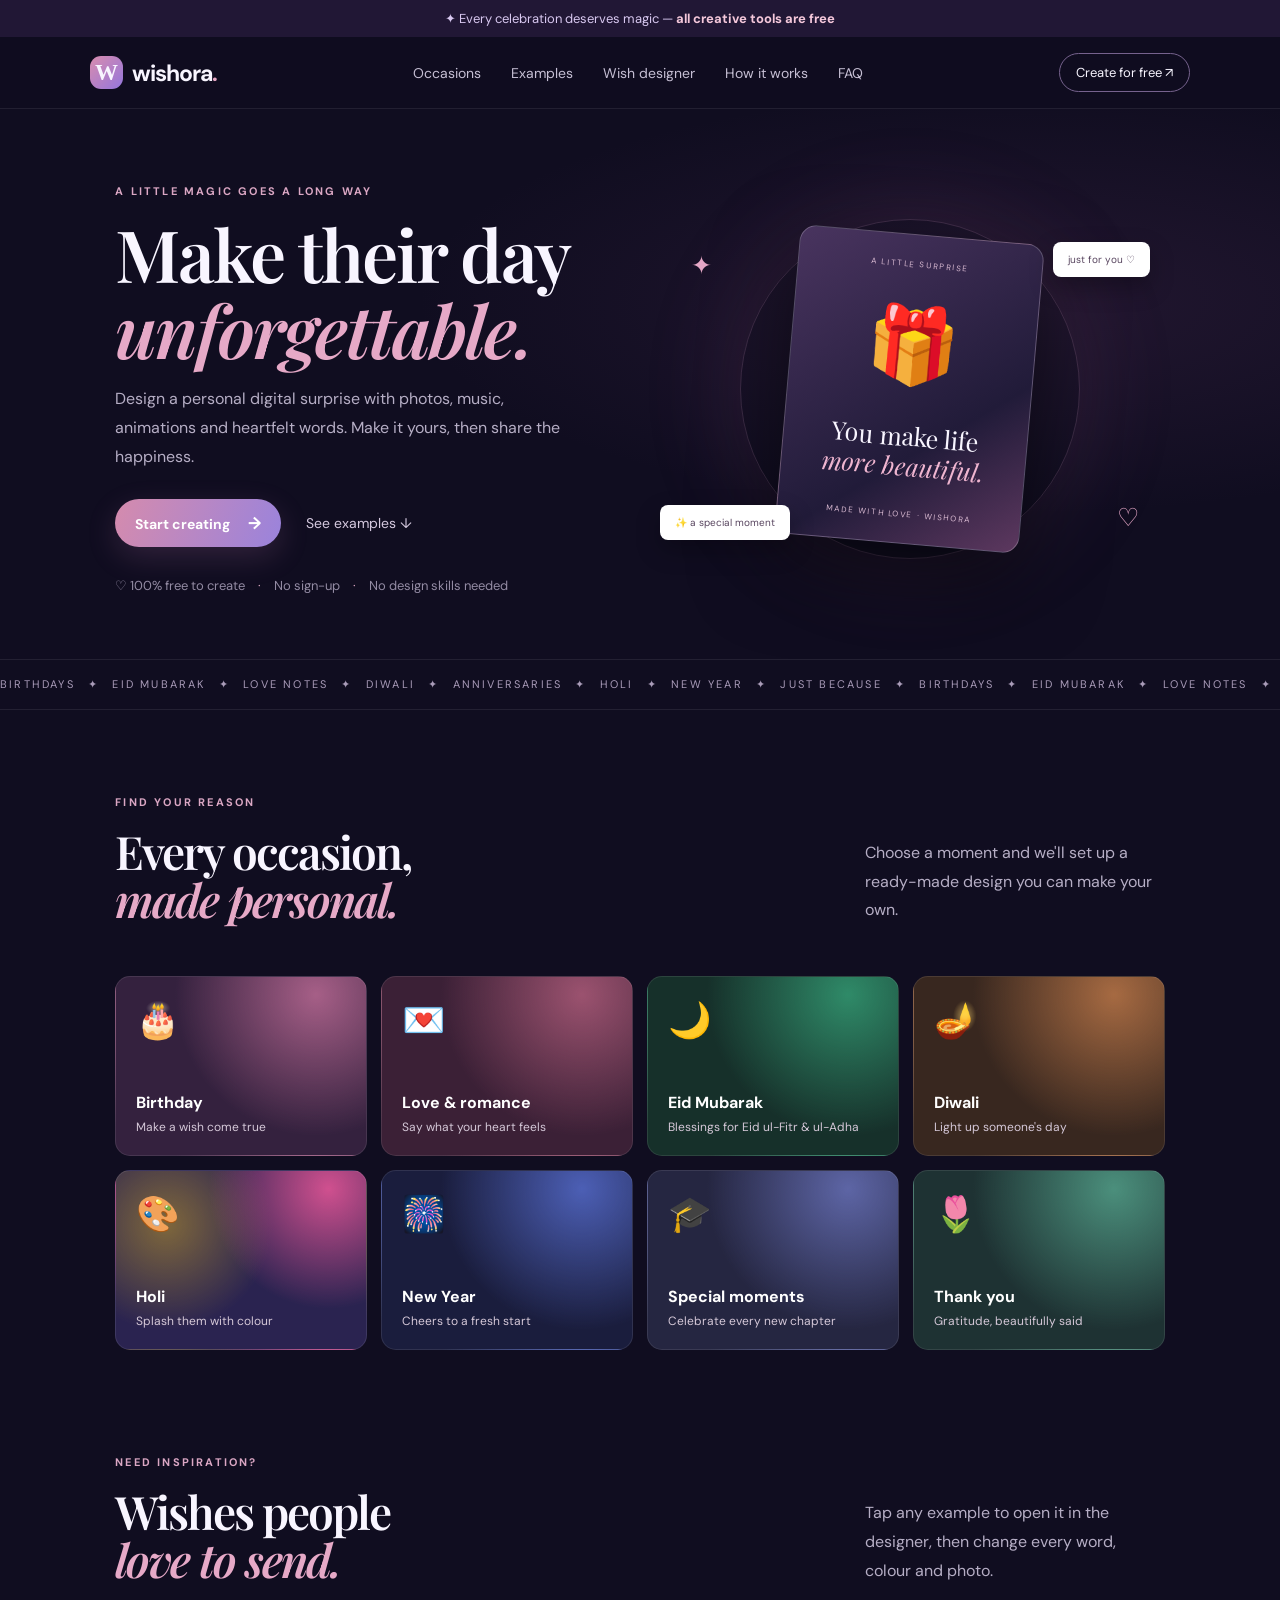
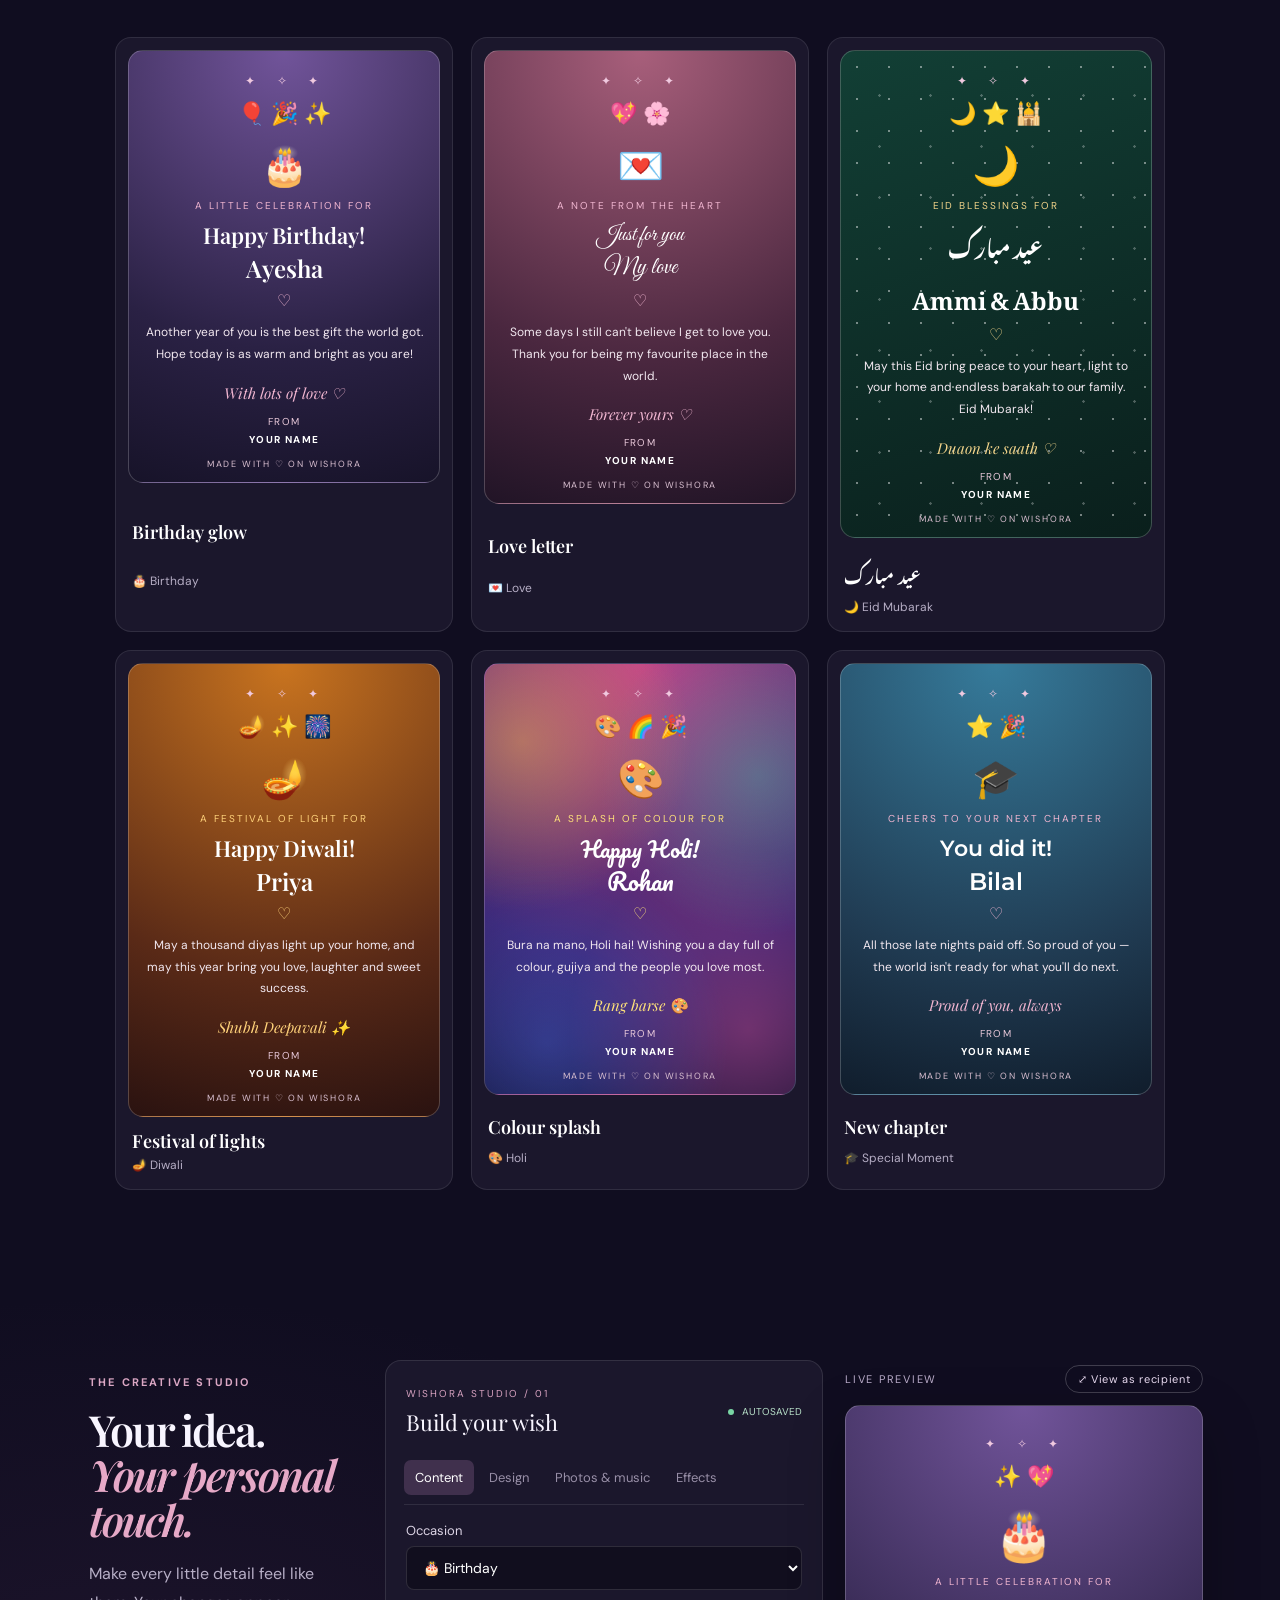
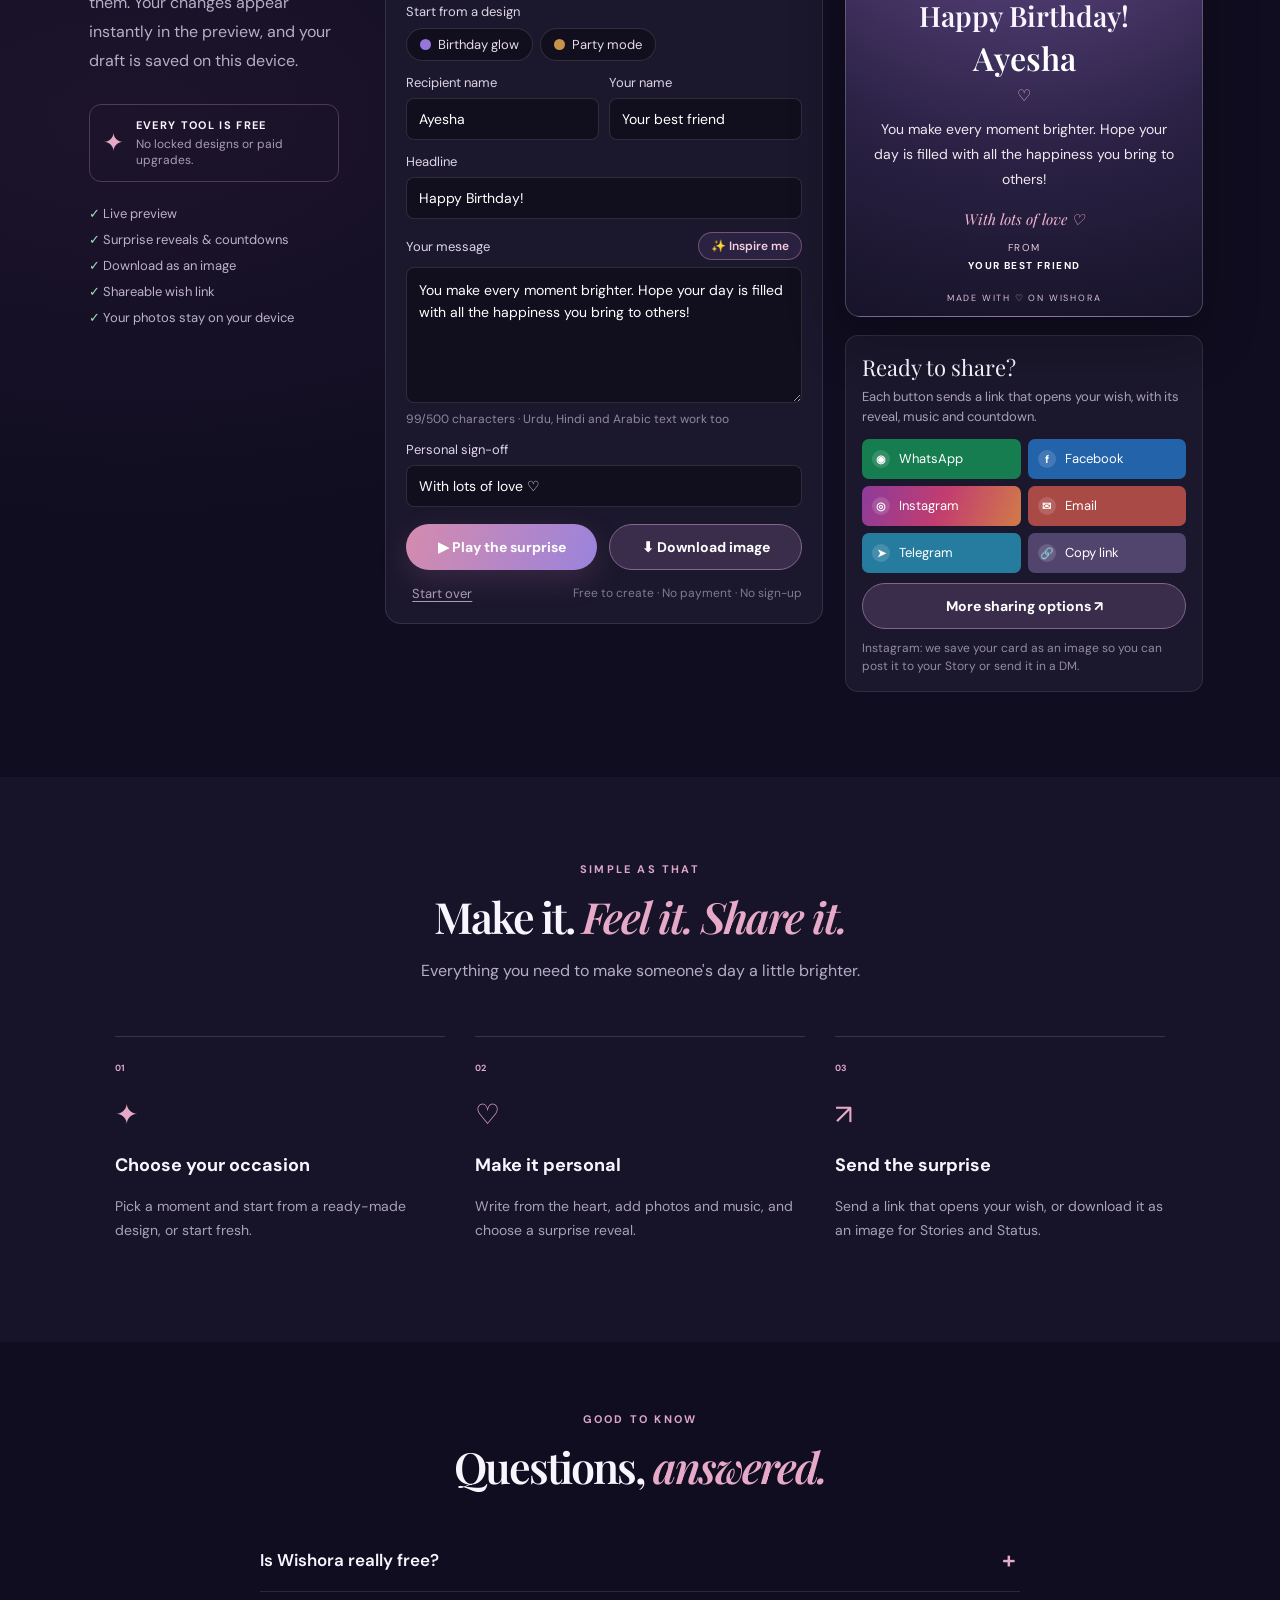
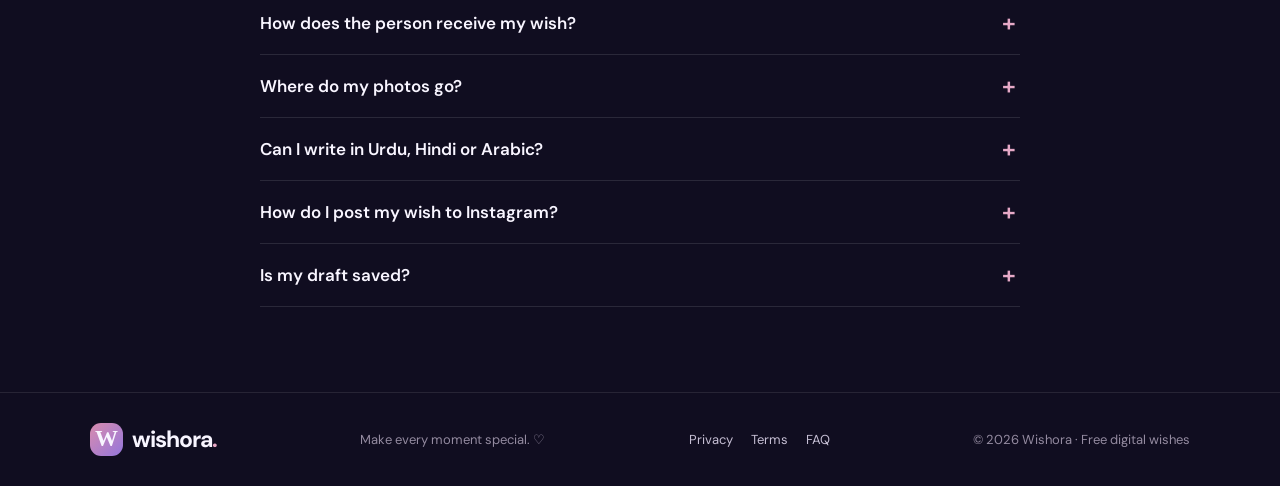
==== index.html @ dd5cf99e "Add files via upload" ====
<!DOCTYPE html>
<html lang="en">
<head>
<meta charset="UTF-8"><meta name="viewport" content="width=device-width,initial-scale=1"><meta name="theme-color" content="#100d20">
<title>Wishora — Free Digital Wish Designer</title>
<meta name="description" content="Design free personalized digital wishes with photos, music, surprise reveals and heartfelt words — for birthdays, Eid, Diwali, love notes and every special moment.">
<!-- Social preview. Replace https://YOUR-DOMAIN.com with your real domain once the site is live — social apps need a full URL for the image. -->
<meta property="og:type" content="website">
<meta property="og:site_name" content="Wishora">
<meta property="og:title" content="Someone made you a little surprise ✨">
<meta property="og:description" content="Open your personal wish on Wishora — or create a free one for someone you love.">
<meta property="og:image" content="https://YOUR-DOMAIN.com/og-image.png">
<meta property="og:image:width" content="1200"><meta property="og:image:height" content="630">
<meta name="twitter:card" content="summary_large_image">
<meta name="twitter:image" content="https://YOUR-DOMAIN.com/og-image.png">
<link rel="icon" href="favicon.svg" type="image/svg+xml">
<link rel="icon" href="favicon-32.png" sizes="32x32" type="image/png">
<link rel="apple-touch-icon" href="apple-touch-icon.png">
<link rel="preconnect" href="https://fonts.googleapis.com"><link rel="preconnect" href="https://fonts.gstatic.com" crossorigin>
<link href="https://fonts.googleapis.com/css2?family=DM+Sans:wght@400;500;600;700&family=Playfair+Display:wght@600;700&family=Pacifico&family=Great+Vibes&family=Montserrat:wght@400;600;700&family=Noto+Nastaliq+Urdu:wght@400;700&display=swap" rel="stylesheet">
<link rel="stylesheet" href="style.css">
</head>
<body>
<a class="skip" href="#designer">Skip to the wish designer</a>
<div class="announcement">✦ Every celebration deserves magic — <b>all creative tools are free</b></div>
<header class="topbar"><a class="brand" href="#"><span class="brand-icon">W</span>wishora<span class="dot">.</span></a>
<nav id="nav"><a href="#occasions">Occasions</a><a href="#gallery">Examples</a><a href="#designer">Wish designer</a><a href="#how">How it works</a><a href="#faq">FAQ</a></nav>
<a class="top-cta" href="#designer">Create for free ↗</a><button class="hamb" id="hamb" aria-label="Open menu" aria-expanded="false" aria-controls="nav">☰</button></header>
<main>
<section class="hero"><div class="hero-copy"><div class="eyebrow">A LITTLE MAGIC GOES A LONG WAY</div><h1>Make their day<br><em>unforgettable.</em></h1><p>Design a personal digital surprise with photos, music, animations and heartfelt words. Make it yours, then share the happiness.</p><div class="hero-buttons"><a class="btn primary" href="#designer">Start creating <span>→</span></a><a class="plain-link" href="#gallery">See examples ↓</a></div><div class="hero-foot">♡ 100% free to create <span>·</span> No sign-up <span>·</span> No design skills needed</div></div>
<div class="hero-visual" aria-hidden="true"><div class="halo"></div><div class="hero-gift"><small>A LITTLE SURPRISE</small><div>🎁</div><strong>You make life<br><em>more beautiful.</em></strong><small>MADE WITH LOVE · WISHORA</small></div><span class="float f1">just for you ♡</span><span class="float f2">✨ a special moment</span><span class="spark s1">✦</span><span class="spark s2">♡</span></div></section>
<div class="marquee" aria-hidden="true"><div class="marquee-track">BIRTHDAYS　✦　EID MUBARAK　✦　LOVE NOTES　✦　DIWALI　✦　ANNIVERSARIES　✦　HOLI　✦　NEW YEAR　✦　JUST BECAUSE　✦　BIRTHDAYS　✦　EID MUBARAK　✦　LOVE NOTES　✦　DIWALI　✦　ANNIVERSARIES　✦　HOLI　✦　NEW YEAR　✦　JUST BECAUSE　✦　</div></div>

<section class="section" id="occasions"><div class="section-head"><div><div class="eyebrow">FIND YOUR REASON</div><h2>Every occasion,<br><em>made personal.</em></h2></div><p>Choose a moment and we'll set up a ready-made design you can make your own.</p></div>
<div class="occasion-grid">
<button class="occasion birthday" data-occ="Birthday"><span>🎂</span><b>Birthday</b><small>Make a wish come true</small></button>
<button class="occasion romance" data-occ="Love"><span>💌</span><b>Love & romance</b><small>Say what your heart feels</small></button>
<button class="occasion eid" data-occ="Eid Mubarak"><span>🌙</span><b>Eid Mubarak</b><small>Blessings for Eid ul-Fitr & ul-Adha</small></button>
<button class="occasion festival" data-occ="Diwali"><span>🪔</span><b>Diwali</b><small>Light up someone's day</small></button>
<button class="occasion holi" data-occ="Holi"><span>🎨</span><b>Holi</b><small>Splash them with colour</small></button>
<button class="occasion newyear" data-occ="New Year"><span>🎆</span><b>New Year</b><small>Cheers to a fresh start</small></button>
<button class="occasion milestone" data-occ="Special Moment"><span>🎓</span><b>Special moments</b><small>Celebrate every new chapter</small></button>
<button class="occasion thanks" data-occ="Thank You"><span>🌷</span><b>Thank you</b><small>Gratitude, beautifully said</small></button>
</div></section>

<section class="section gallery-section" id="gallery"><div class="section-head"><div><div class="eyebrow">NEED INSPIRATION?</div><h2>Wishes people<br><em>love to send.</em></h2></div><p>Tap any example to open it in the designer, then change every word, colour and photo.</p></div>
<div class="gallery" id="galleryGrid"></div></section>

<section class="designer-section" id="designer"><div class="designer-intro"><div class="eyebrow">THE CREATIVE STUDIO</div><h2>Your idea.<br><em>Your personal touch.</em></h2><p>Make every little detail feel like them. Your changes appear instantly in the preview, and your draft is saved on this device.</p><div class="free-note"><span>✦</span><div><b>EVERY TOOL IS FREE</b><small>No locked designs or paid upgrades.</small></div></div><div class="mini-list"><span>✓ Live preview</span><span>✓ Surprise reveals & countdowns</span><span>✓ Download as an image</span><span>✓ Shareable wish link</span><span>✓ Your photos stay on your device</span></div></div>
<div class="editor">
<div class="editor-header"><div><small>WISHORA STUDIO / 01</small><h3>Build your wish</h3></div><span class="live"><i></i> AUTOSAVED</span></div>
<div class="tabs" role="tablist"><button class="tab active" role="tab" aria-selected="true" data-tab="content">Content</button><button class="tab" role="tab" aria-selected="false" data-tab="design">Design</button><button class="tab" role="tab" aria-selected="false" data-tab="media">Photos & music</button><button class="tab" role="tab" aria-selected="false" data-tab="effects">Effects</button></div>
<div class="panel active" id="panel-content" role="tabpanel">
<label>Occasion<select id="occasion"></select></label>
<div class="field-block"><span class="field-label">Start from a design</span><div class="template-chips" id="templateChips"></div></div>
<div class="two"><label>Recipient name<input id="recipient" maxlength="40" placeholder="Their name"></label><label>Your name<input id="sender" maxlength="40" placeholder="Your name"></label></div>
<label>Headline<input id="headline" maxlength="65" placeholder="Write a headline"></label>
<label><span class="label-row">Your message <button type="button" class="inspire" id="inspireBtn">✨ Inspire me</button></span><textarea id="message" maxlength="500" rows="5"></textarea><small class="hint"><span id="charCount">0</span>/500 characters · Urdu, Hindi and Arabic text work too</small></label>
<label>Personal sign-off<input id="signoff" maxlength="55"></label>
</div>
<div class="panel" id="panel-design" role="tabpanel">
<div class="field-block"><span class="field-label">Choose a layout</span><div class="layout-choices"><button class="layout-choice" data-layout="classic">Classic card</button><button class="layout-choice" data-layout="minimal">Minimal</button><button class="layout-choice" data-layout="scrapbook">Scrapbook</button></div></div>
<div class="field-block"><span class="field-label">Color theme</span><div class="swatches" id="swatches"></div></div>
<label>Background style<select id="background"><option value="glow">Soft glow</option><option value="gradient">Smooth gradient</option><option value="solid">Solid color</option><option value="stars">Starry night</option></select></label>
<div class="two"><label>Heading font<select id="font"><option value="playfair">Elegant serif</option><option value="sans">Modern sans</option><option value="script">Handwritten</option><option value="vibes">Romantic script</option><option value="urdu">Urdu Nastaliq (اردو)</option></select></label><label>Text alignment<select id="align"><option value="center">Center</option><option value="left">Start (left / right)</option></select></label></div>
<div class="two"><label>Heading size<select id="headingSize"><option value="small">Small</option><option value="medium">Medium</option><option value="large">Large</option></select></label><label>Text size<select id="textSize"><option value="small">Small</option><option value="medium">Medium</option><option value="large">Large</option></select></label></div>
<label>Writing direction<select id="dir"><option value="auto">Automatic (detects Urdu / Arabic)</option><option value="ltr">Left to right</option><option value="rtl">Right to left</option></select></label>
<div class="field-block"><span class="field-label">Decorative stickers <span class="subtle">(up to 5)</span></span><div class="sticker-choices" id="stickerChoices"></div></div>
</div>
<div class="panel" id="panel-media" role="tabpanel">
<label>Add photos <span class="subtle">(up to 6 images, 4 MB each)</span><input id="photos" type="file" accept="image/*" multiple><small class="hint">Photos stay in your browser. They appear in the preview and in downloaded images, but not in shared links yet.</small></label>
<div id="photoThumbs" class="photo-thumbs"></div>
<label>Background music<select id="music"><option value="none">No music</option><option value="soft">Soft piano</option><option value="celebrate">Celebration chime</option><option value="romantic">Gentle romantic</option><option value="festive">Festive bells</option></select><small class="hint">Original melodies played by your browser — no copyrighted songs. The recipient can tap to play.</small></label>
<button type="button" class="btn secondary" id="musicBtn">▶ Preview melody</button>
<label>Video link <span class="subtle">(optional)</span><input id="videoLink" type="url" placeholder="https://youtube.com/…"><small class="hint">Shown as a “Watch the video” button. YouTube links play right inside the wish.</small></label>
<label>Voice message note <span class="subtle">(optional)</span><input id="voiceNote" maxlength="120" placeholder="e.g. Check WhatsApp — I left you a voice note! 🎙"></label>
</div>
<div class="panel" id="panel-effects" role="tabpanel">
<label>Animation style<select id="animation"><option value="float">Floating sparkle</option><option value="confetti">Confetti</option><option value="hearts">Floating hearts</option><option value="lanterns">Moon & stars</option><option value="none">No animation</option></select></label>
<label>Surprise reveal<select id="reveal"><option value="none">No reveal</option><option value="gift">Open a gift first</option><option value="envelope">Open a letter first</option><option value="tap">Tap to reveal message</option></select><small class="hint">The recipient sees this first and taps to open their wish.</small></label>
<label>Event date <span class="subtle">(optional)</span><input type="date" id="eventDate"></label>
<div class="field-block"><span class="field-label">Extra details</span><div class="check-list"><label><input type="checkbox" id="countdown"> Show a countdown to the event date</label><label><input type="checkbox" id="sparkles"> Show sparkle decoration</label><label><input type="checkbox" id="border"> Add decorative frame</label></div></div>
</div>
<div class="editor-actions"><button type="button" class="btn primary" id="playBtn">▶ Play the surprise</button><button type="button" class="btn secondary" id="downloadBtn">⬇ Download image</button></div>
<div class="editor-sub"><button type="button" class="reset" id="resetBtn">Start over</button><span class="editor-foot">Free to create · No payment · No sign-up</span></div>
</div>
<div class="preview-column"><div class="preview-top"><span>LIVE PREVIEW</span><button type="button" class="view-toggle" id="fullBtn">⤢ View as recipient</button></div>
<div id="previewCard" class="preview-card"></div>
<div class="share-box"><h3>Ready to share?</h3><p>Each button sends a link that opens your wish, with its reveal, music and countdown.</p><div class="share-grid">
<button type="button" class="share whatsapp" id="shareWhatsApp"><b>◉</b> WhatsApp</button><button type="button" class="share facebook" id="shareFacebook"><b>f</b> Facebook</button>
<button type="button" class="share instagram" id="shareInstagram"><b>◎</b> Instagram</button><button type="button" class="share email" id="shareEmail"><b>✉</b> Email</button>
<button type="button" class="share telegram" id="shareTelegram"><b>➤</b> Telegram</button><button type="button" class="share copy" id="copyShare"><b>🔗</b> Copy link</button>
</div><button type="button" class="btn secondary full" id="nativeShare">More sharing options ↗</button><p class="share-disclaimer" id="shareStatus">Instagram: we save your card as an image so you can post it to your Story or send it in a DM.</p></div>
</div></section>

<section class="how section" id="how"><div class="center"><div class="eyebrow">SIMPLE AS THAT</div><h2>Make it. <em>Feel it. Share it.</em></h2><p>Everything you need to make someone's day a little brighter.</p></div><div class="how-grid"><article><b>01</b><span>✦</span><h3>Choose your occasion</h3><p>Pick a moment and start from a ready-made design, or start fresh.</p></article><article><b>02</b><span>♡</span><h3>Make it personal</h3><p>Write from the heart, add photos and music, and choose a surprise reveal.</p></article><article><b>03</b><span>↗</span><h3>Send the surprise</h3><p>Send a link that opens your wish, or download it as an image for Stories and Status.</p></article></div></section>

<section class="section faq-section" id="faq"><div class="center"><div class="eyebrow">GOOD TO KNOW</div><h2>Questions, <em>answered.</em></h2></div>
<div class="faq">
<details><summary>Is Wishora really free?</summary><p>Yes. Every design, theme, sticker, reveal and sharing option is free. There are no locked templates, no watermarks to pay off and no sign-up.</p></details>
<details><summary>How does the person receive my wish?</summary><p>When you tap a share button, Wishora creates a link that contains your wish. When they open it, they see the surprise reveal first, then your card with its animation, music button and countdown. You can also download the card as an image and send that instead.</p></details>
<details><summary>Where do my photos go?</summary><p>Nowhere. Photos are read by your own browser and never uploaded. That's why they appear in your preview and in downloaded images, but aren't included in shared links yet.</p></details>
<details><summary>Can I write in Urdu, Hindi or Arabic?</summary><p>Yes. Type in any language. Right-to-left text is detected automatically, and you can choose the Urdu Nastaliq font in the Design tab.</p></details>
<details><summary>How do I post my wish to Instagram?</summary><p>Tap the Instagram button. On phones that support it, your card opens in the share sheet so you can pick Instagram. Otherwise it's saved as an image, which you can add to your Story or send in a DM.</p></details>
<details><summary>Is my draft saved?</summary><p>Your text and design choices are saved on this device automatically, so a refresh won't lose your work. Tap “Start over” to clear it.</p></details>
</div></section>
</main>
<footer><a class="brand" href="#"><span class="brand-icon">W</span>wishora<span class="dot">.</span></a><span>Make every moment special. ♡</span><nav class="foot-links"><a href="privacy.html">Privacy</a><a href="terms.html">Terms</a><a href="#faq">FAQ</a></nav><small>© 2026 Wishora · Free digital wishes</small></footer>

<!-- Full-screen viewer: used for “View as recipient” and when someone opens a shared wish link -->
<div class="viewer" id="viewer" hidden>
<div class="viewer-bar"><a class="brand small" href="./"><span class="brand-icon">W</span>wishora<span class="dot">.</span></a><div class="viewer-actions"><button type="button" class="btn secondary" id="viewerDownload">⬇ Save image</button><button type="button" class="btn ghost" id="viewerClose">✕ Back to editor</button></div></div>
<div class="viewer-stage"><div id="viewerCard" class="preview-card big"></div></div>
<div class="viewer-cta" id="viewerCta" hidden><span>Want to make someone smile too?</span><a class="btn primary" href="./#designer">Create your own wish — free</a></div>
</div>
<div class="toast" id="toast" role="status" aria-live="polite"></div>
<script src="data.js"></script>
<script src="script.js"></script>
</body></html>
---- style.css ----
*{box-sizing:border-box}html{scroll-behavior:smooth}body{margin:0;background:#100d20;color:#f8f5ff;font-family:"DM Sans",sans-serif}a{color:inherit;text-decoration:none}button,input,textarea,select{font:inherit}.announcement{text-align:center;padding:10px;background:#211735;color:#d8c8f0;font-size:11px}.announcement b{color:#f5c8db}.topbar{height:72px;padding:0 7%;display:flex;align-items:center;justify-content:space-between;border-bottom:1px solid #ffffff14;position:sticky;top:0;background:#100d20ed;backdrop-filter:blur(12px);z-index:9}.brand{display:flex;align-items:center;font-size:23px;font-weight:700;letter-spacing:-1px}.brand-icon{display:grid;place-items:center;width:33px;height:33px;border-radius:11px;background:linear-gradient(135deg,#d98cae,#9476dc);margin-right:9px;font-family:Georgia}.dot{color:#e7a7c4}.topbar nav{display:flex;gap:30px;color:#c6bfd4;font-size:12px}.topbar nav a:hover{color:#efb5d0}.top-cta{border:1px solid #76628d;border-radius:30px;padding:10px 16px;font-size:11px}.hamb{display:none;background:none;color:white;border:0;font-size:22px}.hero{padding:75px 9% 65px;display:grid;grid-template-columns:1fr 1fr;align-items:center;gap:30px;overflow:hidden;min-height:520px;background:radial-gradient(ellipse at 80% 35%,#6b3d7033,transparent 42%)}.eyebrow{font-size:9px;letter-spacing:.2em;color:#dba7c4;font-weight:700}.hero h1,.section h2,.designer-intro h2,.center h2{font:600 clamp(48px,6vw,72px)/1.05 "Playfair Display",serif;letter-spacing:-2px;margin:18px 0}.hero h1 em,.section h2 em,.designer-intro h2 em,.center h2 em{color:#e6a9c7}.hero-copy>p,.section-head>p,.designer-intro>p,.center>p{font-size:13px;color:#b6aec5;line-height:1.8;max-width:460px}.hero-buttons{display:flex;align-items:center;gap:25px;margin-top:27px}.btn{border:0;border-radius:30px;padding:13px 20px;font-size:11px;font-weight:700;cursor:pointer;transition:.2s}.btn:hover{transform:translateY(-2px);filter:brightness(1.1)}.primary{background:linear-gradient(110deg,#d58bad,#9a83dc);color:white;box-shadow:0 10px 30px #bd79ad30}.primary span{margin-left:15px;font-size:17px}.plain-link{font-size:11px;color:#d5c9df}.hero-foot{font-size:10px;color:#938ba3;margin-top:30px}.hero-foot span{margin:0 10px;color:#d9a5c0}.hero-visual{height:370px;display:grid;place-items:center;position:relative}.halo{position:absolute;width:340px;height:340px;border:1px solid #d69bc533;border-radius:50%;box-shadow:0 0 100px #a45a9630}.hero-gift{width:245px;height:310px;border-radius:17px;padding:24px;background:linear-gradient(145deg,#49345f,#211b39 65%,#5d385f);border:1px solid #ffffff35;box-shadow:0 30px 80px #0008;transform:rotate(5deg);display:flex;flex-direction:column;align-items:center;justify-content:space-between;text-align:center;z-index:1}.hero-gift small{font-size:8px;letter-spacing:.2em;color:#d9bad2}.hero-gift div{font-size:75px}.hero-gift strong{font:25px/1.2 "Playfair Display"}.hero-gift em{color:#efb5d0}.float{position:absolute;background:#fff;color:#58455f;padding:11px 15px;border-radius:8px;font-size:10px;box-shadow:0 10px 25px #0004;z-index:2}.f1{top:38px;right:3%}.f2{bottom:34px;left:1%}.spark{position:absolute;color:#e5a7c6;font-size:25px}.s1{left:7%;top:45px}.s2{right:5%;bottom:40px}.marquee{padding:17px 0;white-space:nowrap;overflow:hidden;text-align:center;border-block:1px solid #ffffff14;color:#a99bb8;font-size:9px;letter-spacing:.2em}.section{padding:85px 9%}.section-head{display:flex;align-items:end;justify-content:space-between;margin-bottom:35px;gap:25px}.section h2,.designer-intro h2,.center h2{font-size:46px}.section-head>p{max-width:300px}.occasion-grid{display:grid;grid-template-columns:repeat(4,1fr);gap:14px}.occasion{min-height:180px;border:1px solid #ffffff18;border-radius:15px;color:white;text-align:left;padding:20px;display:flex;flex-direction:column;justify-content:flex-end;gap:6px;cursor:pointer;transition:.2s}.occasion:hover{transform:translateY(-4px);border-color:#e0a8c9}.occasion span{font-size:35px;margin-bottom:auto}.occasion b{font-size:14px}.occasion small{font-size:9px;color:#d5c8d8}.birthday{background:radial-gradient(circle at 80% 10%,#a65f87,transparent 55%),#34213e}.romance{background:radial-gradient(circle at 80% 10%,#9b526f,transparent 55%),#3b2036}.festival{background:radial-gradient(circle at 80% 10%,#a66a42,transparent 55%),#38271f}.milestone{background:radial-gradient(circle at 80% 10%,#5d65a5,transparent 55%),#252641}.designer-section{padding:85px 6%;display:grid;grid-template-columns:.72fr 1.1fr .9fr;gap:22px;align-items:start;background:radial-gradient(ellipse at 10% 40%,#5c37652b,transparent 45%)}.designer-intro{padding:15px 12px}.designer-intro h2{font-size:43px}.designer-intro>p{font-size:12px}.free-note{display:flex;align-items:center;gap:12px;border:1px solid #d9a7c744;border-radius:12px;padding:13px;margin-top:28px;max-width:220px}.free-note>span{font-size:25px;color:#e5a9c6}.free-note b{font-size:9px;letter-spacing:.12em;display:block}.free-note small{font-size:9px;color:#a99db4;display:block;margin-top:4px}.mini-list{display:grid;gap:9px;margin-top:23px;font-size:10px;color:#bdb2c8}.mini-list span:first-letter{color:#9ee0b8}.editor{background:#1b172c;border:1px solid #ffffff1b;border-radius:16px;padding:20px;min-width:0}.editor-header{display:flex;justify-content:space-between;align-items:center;margin-bottom:18px}.editor-header small{font-size:8px;letter-spacing:.2em;color:#d7a2c0}.editor-header h3{font:22px "Playfair Display";margin:5px 0}.live{font-size:8px;color:#b8e0c9}.live i{display:inline-block;width:6px;height:6px;background:#79d5a4;border-radius:50%;margin-right:5px}.tabs{display:flex;gap:4px;overflow:auto;border-bottom:1px solid #ffffff18;margin:0 -2px 17px;padding-bottom:9px}.tab{white-space:nowrap;border:0;background:none;color:#988fa7;padding:8px 9px;font-size:9px;cursor:pointer;border-radius:7px}.tab.active{background:#40304d;color:#fff}.panel{display:none;gap:13px}.panel.active{display:grid}.panel>label,.panel label{font-size:10px;color:#d8d0e1;display:grid;gap:7px}.panel input:not([type=checkbox]),.panel textarea,.panel select{width:100%;background:#110e1e;border:1px solid #ffffff20;color:#fff;border-radius:8px;padding:10px 11px;outline:none;font-size:10px}.panel input:focus,.panel textarea:focus,.panel select:focus{border-color:#d99fbe}.panel textarea{resize:vertical}.two{display:grid;grid-template-columns:1fr 1fr;gap:10px}.hint{font-size:8px;color:#91889e}.layout-choices{display:flex;gap:7px;flex-wrap:wrap}.layout-choice{background:#110e1e;border:1px solid #ffffff22;border-radius:7px;color:#cfc5d7;padding:9px;font-size:9px;cursor:pointer}.layout-choice.selected{border-color:#e4a7c5;color:#fff}.swatches{display:flex;gap:10px;flex-wrap:wrap}.swatch{width:29px;height:29px;border-radius:50%;border:2px solid #ffffff55;cursor:pointer;background:#9476dc}.swatch[data-theme=rose]{background:#bd6688}.swatch[data-theme=sunshine]{background:#b98643}.swatch[data-theme=ocean]{background:#397b9d}.swatch[data-theme=mint]{background:#438c79}.swatch[data-theme=midnight]{background:#27233d}.swatch.selected{outline:2px solid #fff;outline-offset:3px}.sticker-choices{display:flex;gap:7px;flex-wrap:wrap}.sticker-choices button{width:34px;height:34px;border-radius:8px;border:1px solid #ffffff25;background:#110e1e;font-size:17px;cursor:pointer}.sticker-choices button.selected{border-color:#e5a9c6;background:#49334f}.subtle{color:#948ba0;font-size:9px}.photo-thumbs{display:flex;gap:7px;flex-wrap:wrap}.photo-thumb{width:48px;height:48px;object-fit:cover;border-radius:7px;border:1px solid #ffffff50}.secondary{background:#3a2d4c;border:1px solid #80678c;color:#fff}.editor-actions{display:flex;gap:12px;margin-top:17px}.editor-actions .btn{flex:1}.reset{background:none;border:0;color:#a99db4;font-size:10px;cursor:pointer}.editor-foot{text-align:center;font-size:8px;color:#81798f;margin:13px 0 0}.check-list{display:grid;gap:9px}.check-list label{display:flex;align-items:center;gap:8px;font-size:9px;color:#bdb4c8}.check-list input{accent-color:#d99fbe}.preview-column{min-width:0}.preview-top{display:flex;justify-content:space-between;font-size:8px;letter-spacing:.16em;color:#bcaecb;margin:5px 0 12px}.device-label{color:#8f879e}.preview-card{min-height:410px;border-radius:15px;padding:28px 19px 36px;display:flex;flex-direction:column;align-items:center;justify-content:center;text-align:center;position:relative;overflow:hidden;border:1px solid #ffffff35;box-shadow:0 20px 55px #0004;transition:background .2s}.theme-violet{background:radial-gradient(circle at 50% 0,#71549a,#2a2144 65%,#171329)}.theme-rose{background:radial-gradient(circle at 50% 0,#a85f7b,#4a273f 65%,#211426)}.theme-sunshine{background:radial-gradient(circle at 50% 0,#a17b49,#4b352b 65%,#211a1c)}.theme-ocean{background:radial-gradient(circle at 50% 0,#367b9b,#203b52 65%,#101d2c)}.theme-mint{background:radial-gradient(circle at 50% 0,#438c79,#234b4b 65%,#132a30)}.theme-midnight{background:radial-gradient(circle at 50% 0,#46405e,#211e39 65%,#100e20)}.bg-gradient{filter:saturate(1.15)}.bg-solid{background:#302747}.bg-stars{background-image:radial-gradient(#ffffff65 1px,transparent 1px),radial-gradient(#ffffff40 1px,transparent 1px),linear-gradient(145deg,#30284e,#151326);background-size:32px 32px,51px 51px,auto}.preview-card.layout-minimal{border-radius:3px;box-shadow:none}.preview-card.layout-scrapbook{border:7px solid #e5d0d6;border-radius:4px;transform:rotate(-1deg)}.preview-decor{color:#f0c9df;font-size:12px;letter-spacing:.4em}.preview-stickers{font-size:18px;min-height:24px;margin-top:9px}.preview-emoji{font-size:43px;margin:13px 0 8px}.preview-overline{font-size:7px;letter-spacing:.2em;color:#f2d3e1}.preview-card h3{font:600 25px "Playfair Display";margin:10px 0 4px;overflow-wrap:anywhere}.preview-card h4{font:600 30px "Playfair Display";margin:0;color:#fff;overflow-wrap:anywhere}.preview-card.font-sans h3,.preview-card.font-sans h4{font-family:Montserrat,sans-serif}.preview-card.font-script h3,.preview-card.font-script h4{font-family:Pacifico,cursive;font-weight:400}.preview-card.font-vibes h3,.preview-card.font-vibes h4{font-family:"Great Vibes",cursive;font-weight:400}.preview-card.heading-small h3{font-size:20px}.preview-card.heading-large h3{font-size:34px}.preview-card.text-small p{font-size:9px}.preview-card.text-large p{font-size:14px}.preview-card.align-left{align-items:flex-start;text-align:left}.preview-card.align-left p{max-width:100%}.preview-heart{color:#f0b5d0;margin:6px}.preview-card p{font-size:10px;line-height:1.8;color:#f2e8f0;max-width:250px;margin:5px auto}.out-photos{display:flex;gap:6px;justify-content:center;flex-wrap:wrap;margin:10px 0}.out-photos img{width:55px;height:55px;object-fit:cover;border-radius:7px;border:2px solid #ffffffa0}.preview-signoff{font:italic 12px "Playfair Display";color:#f3c5d8;margin:12px 0}.preview-sender{font-size:7px;letter-spacing:.14em;color:#e9c9da}.preview-sender b{display:block;margin-top:5px;color:white}.preview-brand{position:absolute;bottom:12px;font-size:6px;letter-spacing:.2em;color:#d9bfd0}.float-layer{position:absolute;inset:0;pointer-events:none;overflow:hidden}.particle{position:absolute;animation:floatup 5s linear infinite;opacity:.7}.particle:nth-child(2n){animation-delay:-2s}.particle:nth-child(3n){animation-delay:-3.5s}@keyframes floatup{from{transform:translateY(430px) rotate(0);opacity:0}20%{opacity:.8}to{transform:translateY(-100px) rotate(180deg);opacity:0}}.share-box{margin-top:18px;background:#1b172c;border:1px solid #ffffff18;border-radius:13px;padding:16px}.share-box h3{font:19px "Playfair Display";margin:0 0 5px}.share-box>p{font-size:9px;color:#a9a0b6;margin:0 0 13px}.share-grid{display:grid;grid-template-columns:1fr 1fr;gap:7px}.share{border:0;border-radius:7px;padding:10px 8px;font-size:9px;color:#fff;cursor:pointer;text-align:left}.share b{display:inline-grid;place-items:center;width:18px;height:18px;border-radius:50%;background:#ffffff25;margin-right:6px;font-size:11px}.whatsapp{background:#167d50}.facebook{background:#2363aa}.instagram{background:linear-gradient(110deg,#8c3b9b,#c23d70,#d17b48)}.email{background:#a94a46}.telegram{background:#267c9e}.copy{background:#51446d}.full{width:100%;margin-top:10px}.share-disclaimer{font-size:8px!important;line-height:1.5;color:#948ba0!important;margin:10px 0 0!important}.how{background:#171329}.center{text-align:center}.center h2{font-size:43px}.center>p{margin:0 auto}.how-grid{display:grid;grid-template-columns:repeat(3,1fr);gap:30px;margin-top:50px}.how-grid article{border-top:1px solid #ffffff24;padding-top:18px}.how-grid article>b{font-size:9px;color:#dba7c4}.how-grid article>span{display:block;font-size:28px;color:#e5a9c6;margin:20px 0}.how-grid h3{font-size:14px}.how-grid p{font-size:10px;color:#a9a1b7;line-height:1.7}footer{padding:30px 7%;border-top:1px solid #ffffff18;display:flex;align-items:center;justify-content:space-between;gap:15px}footer>span,footer small{font-size:9px;color:#948ba0}.toast{position:fixed;bottom:22px;left:50%;transform:translate(-50%,20px);background:#f4e9f1;color:#2c2035;padding:12px 18px;border-radius:30px;font-size:10px;opacity:0;pointer-events:none;transition:.25s;z-index:20;max-width:90%;text-align:center}.toast.show{opacity:1;transform:translate(-50%,0)}@media(max-width:1150px){.designer-section{grid-template-columns:.65fr 1fr}.designer-intro{grid-column:1/-1}.designer-intro h2 br{display:none}.free-note,.mini-list{display:none}.preview-column{grid-column:2;grid-row:2}.editor{grid-column:1;grid-row:2}.occasion-grid{grid-template-columns:repeat(2,1fr)}}@media(max-width:760px){.topbar{height:64px;padding:0 20px}.topbar nav{display:none;position:absolute;top:64px;left:0;right:0;padding:20px;background:#171329;flex-direction:column}.topbar nav.open{display:flex}.top-cta{margin-left:auto;margin-right:13px;font-size:9px;padding:9px 11px}.hamb{display:block}.hero{grid-template-columns:1fr;padding:55px 25px 35px}.hero h1{font-size:52px}.hero-visual{height:330px}.hero-gift{width:220px;height:280px}.section{padding:65px 23px}.section-head{display:block}.section-head>p{margin-top:15px}.section h2,.designer-intro h2{font-size:39px}.occasion-grid{gap:9px}.occasion{min-height:155px;padding:15px}.designer-section{padding:65px 17px;grid-template-columns:1fr;gap:22px}.designer-intro,.editor,.preview-column{grid-column:auto;grid-row:auto}.designer-intro{padding:0}.editor{padding:15px}.preview-card{min-height:390px}.how-grid{grid-template-columns:1fr;gap:20px}.how-grid article{display:grid;grid-template-columns:35px 35px 1fr;align-items:center;gap:9px}.how-grid article>b{grid-row:span 2}.how-grid article>span{margin:0}.how-grid article h3{margin:0}.how-grid article p{grid-column:2/-1;margin:0}.center h2{font-size:36px}footer{flex-wrap:wrap;padding:25px 20px}footer small{width:100%}.two{gap:7px}.tabs{gap:1px}.tab{padding:8px 7px;font-size:8px}}
/* =====================================================================
   Wishora v3 additions — readability, themes, reveal, viewer, gallery
   ===================================================================== */
:root{--accent:#f0b5d0}
body{font-family:"DM Sans","Noto Nastaliq Urdu",sans-serif}
.skip{position:absolute;left:-999px;top:8px;z-index:100;background:#fff;color:#1b142a;padding:10px 14px;border-radius:8px;font-size:14px}
.skip:focus{left:10px}
:focus-visible{outline:2px solid #f3bcd6;outline-offset:3px;border-radius:6px}
button:disabled{opacity:.6;cursor:wait}

/* ---------- readability: larger type everywhere ---------- */
.announcement{font-size:13px}
.topbar nav{font-size:14px}.top-cta{font-size:13px}
.eyebrow{font-size:11px}
.hero-copy>p,.section-head>p,.designer-intro>p,.center>p{font-size:16px}
.btn{font-size:14px}.plain-link{font-size:14px}.hero-foot{font-size:13px}
.marquee{font-size:11px;text-align:left}
.marquee-track{display:inline-block;animation:marquee 45s linear infinite}
@keyframes marquee{to{transform:translateX(-50%)}}
.occasion b{font-size:16px}.occasion small{font-size:12px}
.free-note b{font-size:11px}.free-note small{font-size:12px}.free-note{max-width:250px}
.mini-list{font-size:13px}
.editor-header small{font-size:10px}.live{font-size:10px}
.tab{font-size:13px;padding:9px 11px}
.panel>label,.panel label,.field-label{font-size:13px;color:#ddd5e6}
.panel input:not([type=checkbox]),.panel textarea,.panel select{font-size:14px;padding:11px 12px}
.panel textarea{line-height:1.6}
.hint,.subtle{font-size:12px;line-height:1.5}
.layout-choice{font-size:13px;padding:9px 12px}
.check-list label{font-size:13px}
.reset{font-size:13px;text-decoration:underline;text-underline-offset:3px}
.editor-foot{font-size:12px;margin:0}
.preview-top{font-size:11px;align-items:center}
.share-box h3{font-size:22px}.share-box>p{font-size:13px;line-height:1.5}
.share{font-size:13px;padding:11px 10px}
.share-disclaimer{font-size:12px!important}
.how-grid h3{font-size:18px}.how-grid p{font-size:14px}
footer>span,footer small{font-size:13px}
.toast{font-size:14px}

/* ---------- editor additions ---------- */
.field-block{display:grid;gap:8px}
.label-row{display:flex;justify-content:space-between;align-items:center;gap:10px}
.inspire{background:#2b2140;border:1px solid #d99fbe66;color:#f4cfe0;border-radius:30px;padding:5px 12px;font-size:12px;cursor:pointer;font-weight:600}
.inspire:hover{background:#3d2d55}
.template-chips{display:flex;gap:7px;flex-wrap:wrap}
.template-chip{display:inline-flex;align-items:center;gap:7px;background:#110e1e;border:1px solid #ffffff22;color:#e6dcee;border-radius:30px;padding:7px 13px;font-size:13px;cursor:pointer}
.template-chip:hover{border-color:#e4a7c5;color:#fff}
.template-chip i{width:11px;height:11px;border-radius:50%;display:inline-block}
.dot-violet{background:#9476dc}.dot-rose{background:#bd6688}.dot-sunshine{background:#c9924a}.dot-ocean{background:#397b9d}.dot-mint{background:#438c79}.dot-midnight{background:#5a5480}.dot-emerald{background:#1f8a63}.dot-marigold{background:#e08a25}.dot-holi{background:conic-gradient(#ff5fa2,#ffd23f,#3fc1a5,#4f7cff,#ff5fa2)}
.swatch[data-theme=emerald]{background:#1f8a63}.swatch[data-theme=marigold]{background:#e08a25}.swatch[data-theme=holi]{background:conic-gradient(#ff5fa2,#ffd23f,#3fc1a5,#4f7cff,#ff5fa2)}
.sticker-choices button{width:38px;height:38px;font-size:19px}
.thumb-wrap{position:relative;display:inline-block}
.photo-thumb{width:56px;height:56px}
.thumb-x{position:absolute;top:-7px;right:-7px;width:20px;height:20px;border-radius:50%;border:0;background:#000c;color:#fff;font-size:10px;cursor:pointer;display:grid;place-items:center}
.editor-actions .btn{padding:13px 12px}
.editor-sub{display:flex;justify-content:space-between;align-items:center;gap:10px;margin-top:14px;flex-wrap:wrap}
.view-toggle{background:none;border:1px solid #ffffff33;color:#eadcf2;border-radius:20px;padding:6px 12px;font-size:11px;letter-spacing:.06em;cursor:pointer}
.view-toggle:hover{border-color:#e4a7c5}
.btn.ghost{background:transparent;border:1px solid #ffffff38;color:#fff}

/* ---------- card themes via variables ---------- */
.theme-violet{--c1:#71549a;--c2:#2a2144;--c3:#171329}
.theme-rose{--c1:#a85f7b;--c2:#4a273f;--c3:#211426}
.theme-sunshine{--c1:#a17b49;--c2:#4b352b;--c3:#211a1c}
.theme-ocean{--c1:#367b9b;--c2:#203b52;--c3:#101d2c}
.theme-mint{--c1:#438c79;--c2:#234b4b;--c3:#132a30}
.theme-midnight{--c1:#46405e;--c2:#211e39;--c3:#100e20}
.theme-emerald{--c1:#2a8a66;--c2:#123f35;--c3:#0a1f1c;--accent:#f2d48a}
.theme-marigold{--c1:#c9741f;--c2:#5a2a17;--c3:#2a1210;--accent:#ffd27a}
.theme-holi{--c1:#c0428a;--c2:#3b2470;--c3:#16123a;--accent:#ffe27a}
.preview-card,.reveal-cover{background:radial-gradient(circle at 50% 0,var(--c1),var(--c2) 65%,var(--c3))}
.preview-card.bg-gradient{background:linear-gradient(160deg,var(--c1),var(--c2) 58%,var(--c3));filter:none}
.preview-card.bg-solid{background:var(--c2)}
.preview-card.bg-stars{background:radial-gradient(#ffffff70 1px,transparent 1.5px) 0 0/32px 32px,radial-gradient(#ffffff45 1px,transparent 1.5px) 13px 19px/51px 51px,linear-gradient(160deg,var(--c2),var(--c3))}
.preview-card.theme-holi::before{content:"";position:absolute;inset:0;pointer-events:none;background:radial-gradient(circle at 12% 18%,#ffd23f66,transparent 38%),radial-gradient(circle at 88% 26%,#3fc1a566,transparent 38%),radial-gradient(circle at 20% 88%,#4f7cff55,transparent 40%),radial-gradient(circle at 85% 85%,#ff5fa255,transparent 40%)}
.preview-card.no-border{border:none}
.preview-card.layout-minimal{background:var(--c2)}
.preview-card.layout-minimal .preview-heart,.preview-card.layout-minimal .preview-decor{opacity:.5}

/* ---------- card content ---------- */
.preview-card{min-height:460px;padding:30px 22px 44px}
.card-body{position:relative;z-index:1;width:100%;display:flex;flex-direction:column;align-items:center}
.preview-card.align-left{text-align:start}
.preview-card.align-left .card-body{align-items:flex-start}
.preview-card.align-left[dir=rtl] .card-body{align-items:flex-end}
.preview-card.align-left p{margin-inline:0}
.preview-overline{font-size:10px;color:var(--accent)}
.preview-card h3{font-size:28px;line-height:1.25}
.preview-card h4{font-size:32px;line-height:1.3}
.preview-card.heading-small h3{font-size:22px}.preview-card.heading-large h3{font-size:36px}
.preview-card p,.preview-card .card-message{font-size:14px;line-height:1.8;max-width:300px;font-family:"DM Sans","Noto Nastaliq Urdu",sans-serif}
.preview-card.text-small p{font-size:12px}.preview-card.text-large p{font-size:17px}
.preview-card [dir=rtl],.preview-card :is(p,h3,h4,div):lang(ur){line-height:2}
.preview-card.font-urdu h3,.preview-card.font-urdu h4{font-family:"Noto Nastaliq Urdu","Playfair Display",serif;font-weight:700;line-height:2;font-size:26px}
.preview-card.font-urdu.heading-large h3{font-size:32px}
.preview-card h3,.preview-card h4{font-family:"Playfair Display","Noto Nastaliq Urdu",serif}
.preview-card.font-sans h3,.preview-card.font-sans h4{font-family:Montserrat,"Noto Nastaliq Urdu",sans-serif}
.preview-card.font-script h3,.preview-card.font-script h4{font-family:Pacifico,"Noto Nastaliq Urdu",cursive}
.preview-card.font-vibes h3,.preview-card.font-vibes h4{font-family:"Great Vibes","Noto Nastaliq Urdu",cursive;font-size:38px}
.preview-heart{color:var(--accent)}
.preview-signoff{font-size:15px;color:var(--accent)}
.preview-sender{font-size:10px}
.preview-brand{font-size:9px;left:0;right:0;text-align:center;z-index:1}
.preview-stickers{font-size:22px}
.preview-emoji{font-size:48px}
.out-photos img{width:64px;height:64px}
.out-photos.n1 img{width:150px;height:150px}
.out-photos.n2 img{width:100px;height:100px}
.countdown{margin:10px 0 4px;display:grid;gap:8px;justify-items:center}
.preview-card.align-left .countdown{justify-items:start}
.cd-label{font-size:10px;letter-spacing:.18em;color:var(--accent)}
.cd-units{display:flex;gap:7px}
.cd-units span{display:grid;justify-items:center;background:#ffffff16;border:1px solid #ffffff26;border-radius:10px;padding:7px 8px;min-width:50px}
.cd-units b{font:600 21px "Playfair Display",serif}
.cd-units small{font-size:9px;letter-spacing:.12em;color:#e9d7e4;text-transform:uppercase}
.cd-today{font:600 18px "Playfair Display",serif;color:var(--accent)}
.card-chips{display:flex;gap:8px;flex-wrap:wrap;justify-content:center;margin:10px 0 2px}
.card-chip{background:#ffffff1c;border:1px solid #ffffff45;color:#fff;border-radius:30px;padding:8px 14px;font:600 12px "DM Sans",sans-serif;cursor:pointer;text-decoration:none}
.card-chip:hover{background:#ffffff2e}
.card-voice{font-size:13px;color:#f1e3ee;margin:10px 0 0;font-style:italic;max-width:300px}
.card-video{width:100%;max-width:360px;aspect-ratio:16/9;margin:14px 0 4px;border-radius:12px;overflow:hidden;border:1px solid #ffffff40}
.card-video iframe{width:100%;height:100%;border:0;display:block}

/* ---------- floating particles ---------- */
.float-layer{z-index:0}
.particle{top:105%;animation:floatup2 5s linear infinite}
@keyframes floatup2{from{top:105%;transform:rotate(0);opacity:0}15%{opacity:.75}to{top:-8%;transform:rotate(200deg);opacity:0}}
.burst-layer{position:absolute;inset:0;pointer-events:none;z-index:6;overflow:hidden}
.burst-layer span{position:absolute;left:50%;top:50%;font-size:16px;animation:burst 1.7s cubic-bezier(.15,.7,.3,1) forwards;opacity:0}
@keyframes burst{0%{transform:translate(-50%,-50%) scale(.3);opacity:1}80%{opacity:1}100%{transform:translate(calc(-50% + var(--x)),calc(-50% + var(--y) + 60px)) rotate(var(--r)) scale(1);opacity:0}}

/* ---------- surprise reveal covers ---------- */
.reveal-cover{position:absolute;inset:0;z-index:5;border:0;color:#fff;cursor:pointer;display:grid;place-items:center;padding:24px;transition:opacity .55s ease,transform .55s ease;font:inherit}
.reveal-cover.gone{opacity:0;transform:scale(1.06);pointer-events:none}
.cover-inner{display:flex;flex-direction:column;align-items:center;gap:12px;text-align:center}
.cover-inner b{font:600 26px/1.25 "Playfair Display","Noto Nastaliq Urdu",serif;margin-top:22px;max-width:320px}
.cover-inner small{font-size:13px;letter-spacing:.08em;color:#efdfea;animation:blink 2s ease-in-out infinite}
@keyframes blink{50%{opacity:.45}}
.gift-box{position:relative;width:130px;height:130px;animation:wiggle 2.4s ease-in-out infinite}
.gift-base{position:absolute;left:12px;right:12px;bottom:0;height:84px;border-radius:8px;background:linear-gradient(160deg,#ef8cb5,#b54d82);box-shadow:0 18px 40px #0006}
.gift-lid{position:absolute;left:2px;right:2px;top:20px;height:30px;border-radius:7px;background:linear-gradient(160deg,#f7a9c9,#c75890);z-index:2;transition:transform .7s cubic-bezier(.3,1.4,.5,1),opacity .7s}
.gift-ribbon{position:absolute;left:50%;width:18px;top:20px;bottom:0;transform:translateX(-50%);background:linear-gradient(#ffe08a,#e6b04a);z-index:3;transition:transform .7s,opacity .7s}
.gift-bow{position:absolute;left:50%;top:-14px;transform:translateX(-50%);font-size:44px;z-index:4;transition:transform .7s cubic-bezier(.3,1.4,.5,1),opacity .7s}
@keyframes wiggle{0%,70%,100%{transform:rotate(0)}75%{transform:rotate(-6deg)}80%{transform:rotate(6deg)}85%{transform:rotate(-4deg)}90%{transform:rotate(3deg)}}
.reveal-gift.opening .gift-box{animation:none;transform:scale(1.08);transition:transform .5s}
.reveal-gift.opening .gift-lid{transform:translateY(-110px) rotate(-28deg);opacity:0}
.reveal-gift.opening .gift-bow{transform:translate(-50%,-130px) rotate(30deg);opacity:0}
.reveal-gift.opening .gift-ribbon{opacity:0}
.envelope{position:relative;width:190px;height:126px;perspective:600px;animation:float-env 3s ease-in-out infinite}
@keyframes float-env{50%{transform:translateY(-8px)}}
.env-back,.env-front,.env-flap,.env-letter,.env-seal{position:absolute}
.env-back{inset:0;background:#d9b9c9;border-radius:8px}
.env-letter{left:12px;right:12px;top:10px;height:104px;background:#fffaf5;border-radius:6px;z-index:1;display:grid;place-items:start center;padding-top:16px;color:#c6537f;font-size:22px;transition:transform .7s .35s cubic-bezier(.3,1.3,.5,1)}
.env-front{inset:0;background:#f1dde7;border-radius:8px;clip-path:polygon(0 32%,50% 66%,100% 32%,100% 100%,0 100%);z-index:2}
.env-flap{left:0;right:0;top:0;height:78px;background:#e5c4d4;clip-path:polygon(0 0,100% 0,50% 100%);transform-origin:top;z-index:3;transition:transform .5s ease,z-index 0s .25s}
.env-seal{left:50%;top:56px;width:34px;height:34px;margin-left:-17px;border-radius:50%;background:#c6537f;color:#fff;display:grid;place-items:center;font-size:15px;z-index:4;box-shadow:0 3px 8px #0004;transition:opacity .25s}
.reveal-envelope.opening .envelope{animation:none}
.reveal-envelope.opening .env-seal{opacity:0}
.reveal-envelope.opening .env-flap{transform:rotateX(180deg);z-index:0}
.reveal-envelope.opening .env-letter{transform:translateY(-70px)}
.tap-orb{width:110px;height:110px;border-radius:50%;display:grid;place-items:center;font-size:40px;color:#fff;background:radial-gradient(circle,#ffffff55,#ffffff10 60%,transparent 70%);animation:pulse 1.8s ease-in-out infinite}
@keyframes pulse{50%{transform:scale(1.15);opacity:.75}}
.reveal-tap.opening .tap-orb{animation:none;transform:scale(3);opacity:0;transition:.7s}

/* ---------- full-screen viewer ---------- */
.viewer{position:fixed;inset:0;z-index:50;overflow:auto;background:radial-gradient(ellipse at 50% 0,#3a2550,#100d20 60%)}
.viewer[hidden]{display:none}
body.viewer-open{overflow:hidden}
.viewer-bar{display:flex;justify-content:space-between;align-items:center;gap:10px;padding:14px 18px;position:sticky;top:0;z-index:2;background:#100d20cc;backdrop-filter:blur(10px)}
.brand.small{font-size:19px}.brand.small .brand-icon{width:28px;height:28px}
.viewer-actions{display:flex;gap:8px}
.viewer-actions .btn{padding:9px 14px;font-size:13px}
.viewer-stage{display:grid;place-items:center;padding:24px 16px}
.preview-card.big{width:min(460px,100%);min-height:min(80vh,740px);padding:46px 28px 56px}
.preview-card.big h3{font-size:34px}.preview-card.big.heading-large h3{font-size:42px}.preview-card.big.heading-small h3{font-size:27px}
.preview-card.big h4{font-size:38px}
.preview-card.big p{font-size:16px;max-width:360px}
.preview-card.big.text-large p{font-size:19px}.preview-card.big.text-small p{font-size:14px}
.preview-card.big .preview-emoji{font-size:60px}
.preview-card.big .out-photos img{width:86px;height:86px}
.preview-card.big .out-photos.n1 img{width:220px;height:220px}
.preview-card.big .out-photos.n2 img{width:140px;height:140px}
.viewer-cta{display:flex;flex-direction:column;align-items:center;gap:12px;padding:6px 16px 44px;font-size:15px;color:#cfc3dc;text-align:center}
.viewer-cta[hidden]{display:none}

/* ---------- download capture ---------- */
.capture-holder{position:fixed;left:-10000px;top:0;width:440px;padding:20px;background:#100d20}
.preview-card.capturing{transform:none!important;box-shadow:none;min-height:600px;padding:44px 26px 56px}

/* ---------- landing additions ---------- */
.eid{background:radial-gradient(circle at 80% 10%,#2f8a68,transparent 55%),#16302a}
.holi{background:radial-gradient(circle at 85% 10%,#d0508f,transparent 45%),radial-gradient(circle at 20% 30%,#c9a32a88,transparent 45%),#2a2350}
.newyear{background:radial-gradient(circle at 80% 10%,#4c5fb5,transparent 55%),#1a1d3d}
.thanks{background:radial-gradient(circle at 80% 10%,#4b8f7c,transparent 55%),#1e3233}
.gallery-section{padding-top:20px}
.gallery{display:grid;grid-template-columns:repeat(3,1fr);gap:18px}
.gallery-item{background:#1b172c;border:1px solid #ffffff18;border-radius:16px;padding:12px;cursor:pointer;color:#fff;text-align:left;display:grid;gap:4px;transition:.2s}
.gallery-item:hover{transform:translateY(-4px);border-color:#e0a8c9}
.mini-wrap{pointer-events:none;margin-bottom:8px}
.preview-card.mini{min-height:340px;padding:22px 16px 36px;box-shadow:none}
.preview-card.mini.layout-scrapbook{transform:none}
.preview-card.mini h3{font-size:22px}.preview-card.mini h4{font-size:24px}
.preview-card.mini p{font-size:12px;display:-webkit-box;-webkit-line-clamp:3;-webkit-box-orient:vertical;overflow:hidden}
.preview-card.mini .preview-emoji{font-size:38px}
.g-name{font:600 18px "Playfair Display","Noto Nastaliq Urdu",serif;padding:0 4px}
.g-occ{font-size:12px;color:#b6aec5;padding:0 4px 4px}
.faq-section{padding-top:70px}
.faq{max-width:760px;margin:40px auto 0}
.faq details{border-bottom:1px solid #ffffff1c}
.faq summary{cursor:pointer;list-style:none;padding:20px 36px 20px 0;font-size:17px;font-weight:600;position:relative}
.faq summary::-webkit-details-marker{display:none}
.faq summary::after{content:"+";position:absolute;right:4px;top:15px;font-size:24px;color:#e6a9c7;transition:transform .2s}
.faq details[open] summary::after{transform:rotate(45deg)}
.faq details p{font-size:15px;line-height:1.75;color:#b9b0c8;margin:0 0 20px;max-width:680px}
.foot-links{display:flex;gap:18px;font-size:13px;color:#c6bfd4}
.foot-links a:hover{color:#efb5d0}

/* ---------- responsive ---------- */
@media(max-width:1150px){.gallery{grid-template-columns:repeat(3,1fr)}}
@media(max-width:900px){.gallery{grid-template-columns:repeat(2,1fr)}.occasion-grid{grid-template-columns:repeat(2,1fr)}}
@media(max-width:760px){
  .panel input:not([type=checkbox]),.panel textarea,.panel select{font-size:16px}
  .tab{font-size:13px;padding:9px 9px}
  .gallery{gap:10px}.gallery-item{padding:8px}
  .preview-card.mini{min-height:280px;padding:16px 10px 30px}
  .preview-card.mini h3{font-size:17px}.preview-card.mini h4{font-size:19px}
  .preview-card.mini .preview-overline,.preview-card.mini .preview-sender{font-size:8px}
  .preview-card.mini p{font-size:11px}
  .g-name{font-size:15px}
  .editor-actions{flex-direction:column}
  .viewer-actions .btn{padding:8px 11px;font-size:12px}
  .preview-card.big{padding:40px 20px 50px}
  .preview-card.big h3{font-size:30px}.preview-card.big h4{font-size:32px}
  .cover-inner b{font-size:23px}
  footer .foot-links{width:100%}
}

/* ---------- reduced motion ---------- */
@media (prefers-reduced-motion: reduce){
  *,*::before,*::after{animation-duration:.001ms!important;animation-iteration-count:1!important;transition-duration:.001ms!important;scroll-behavior:auto!important}
  .float-layer,.burst-layer{display:none}
  .marquee-track{animation:none}
}
.legal{max-width:760px;margin:0 auto;padding:60px 22px 80px}
.legal h1{font:600 clamp(38px,6vw,56px)/1.1 "Playfair Display",serif;margin:16px 0 20px}
.legal h2{font:600 22px "Playfair Display",serif;margin:34px 0 8px;color:#f1d3e2}
.legal p{font-size:16px;line-height:1.8;color:#c3bad0}
.legal a:not(.btn){color:#efb5d0;text-decoration:underline}
.legal .btn{display:inline-block;margin-top:24px}
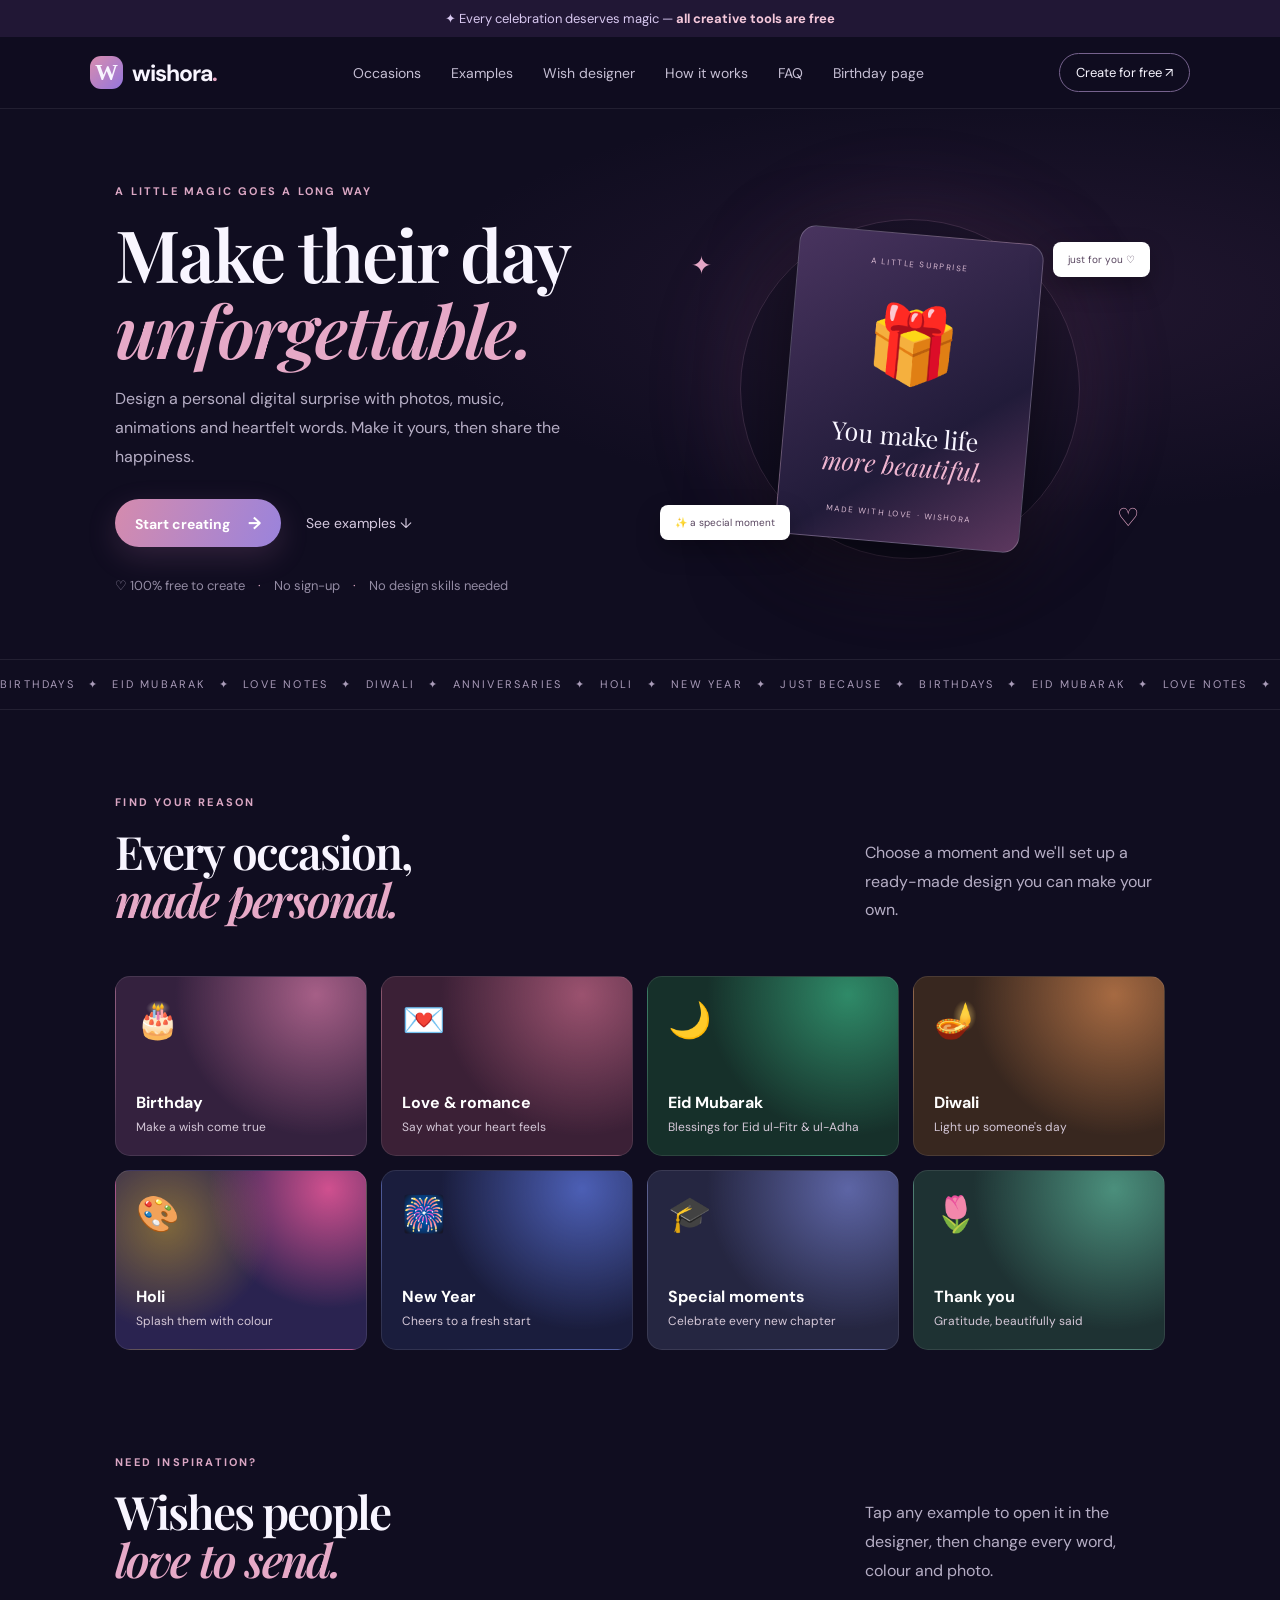
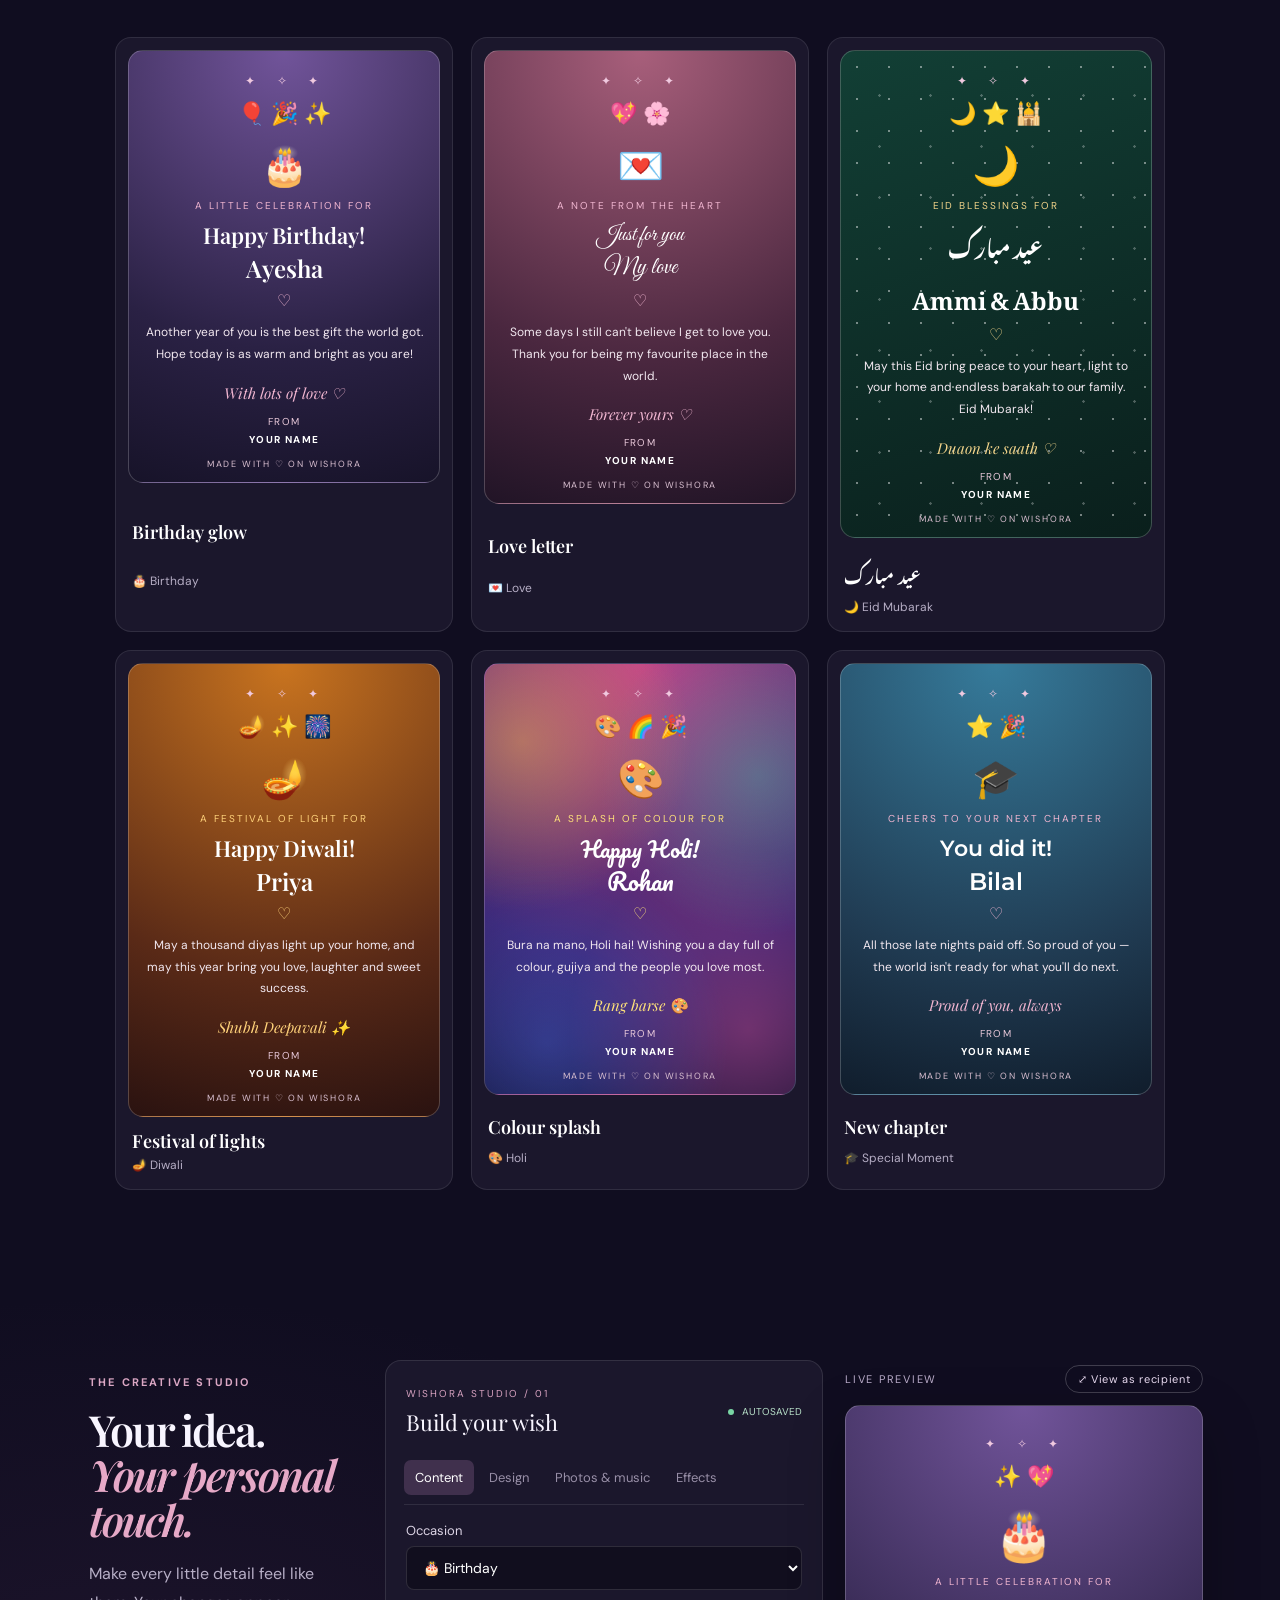
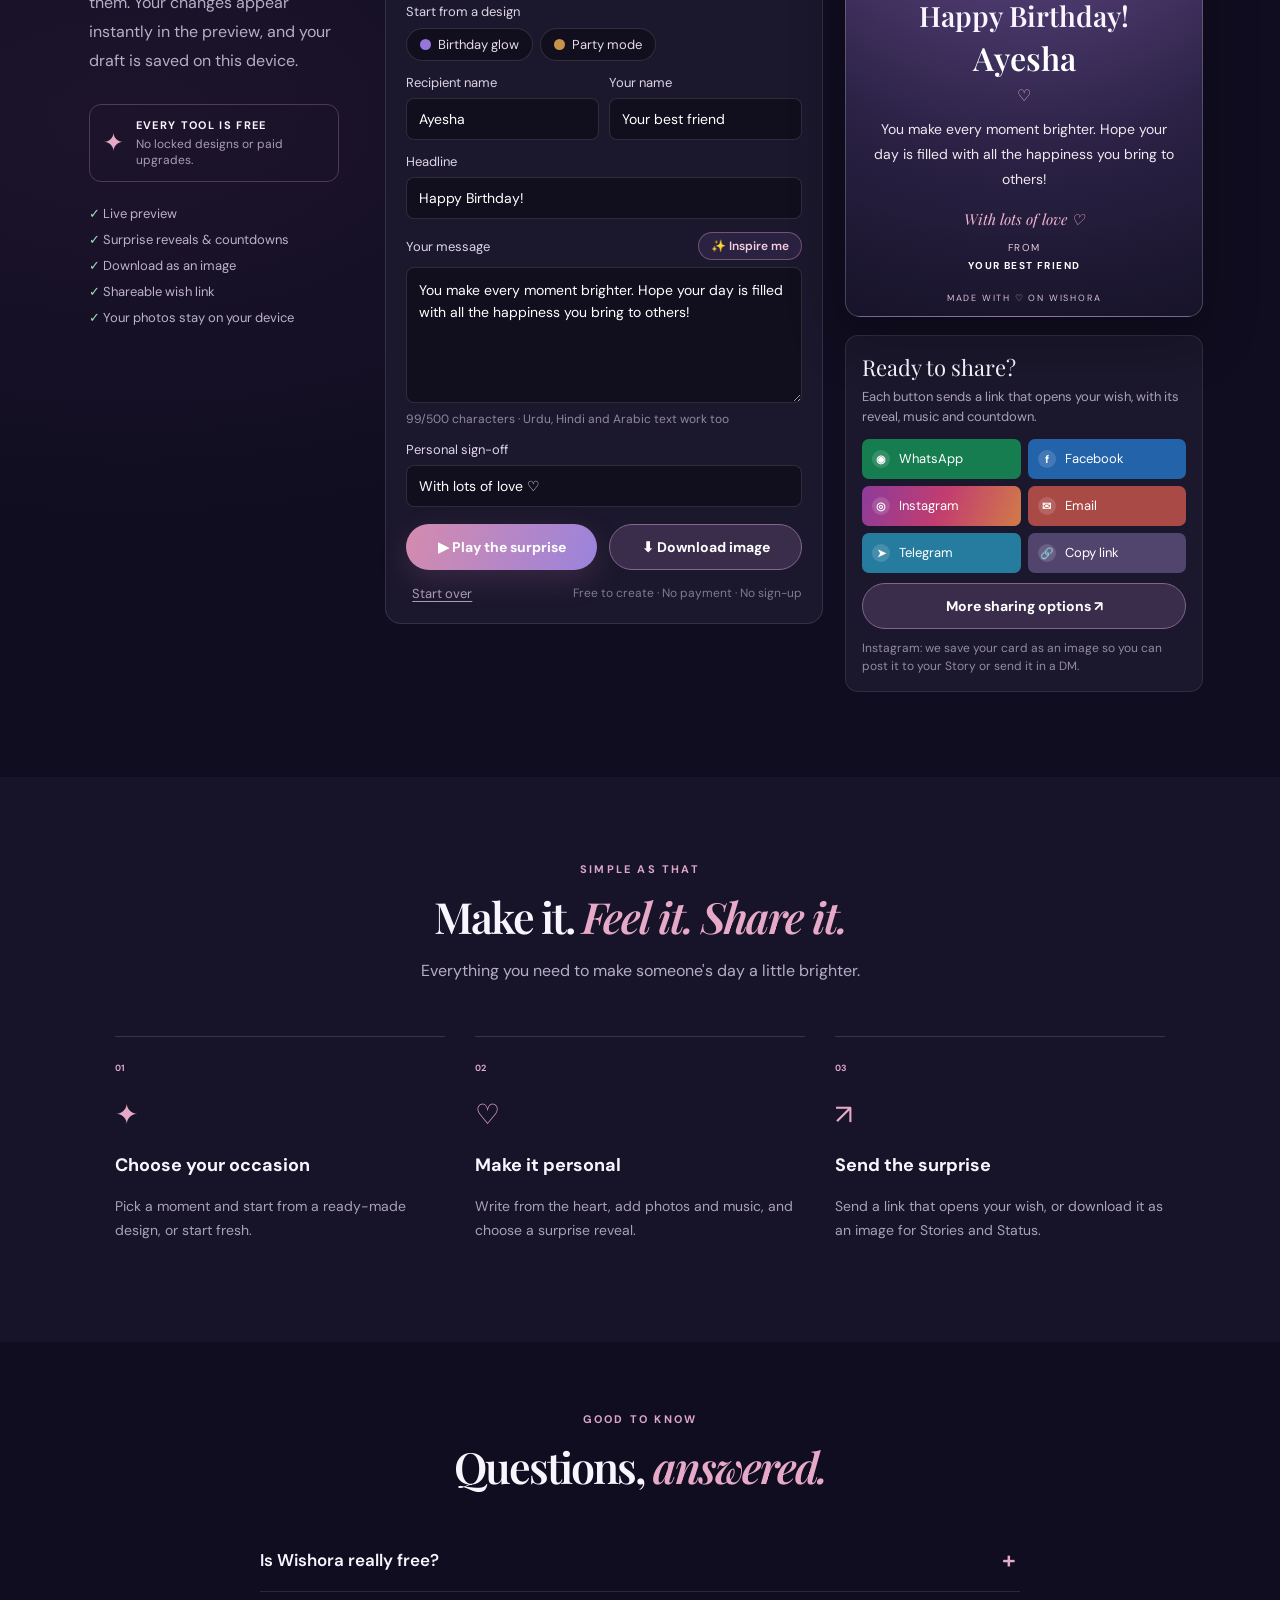
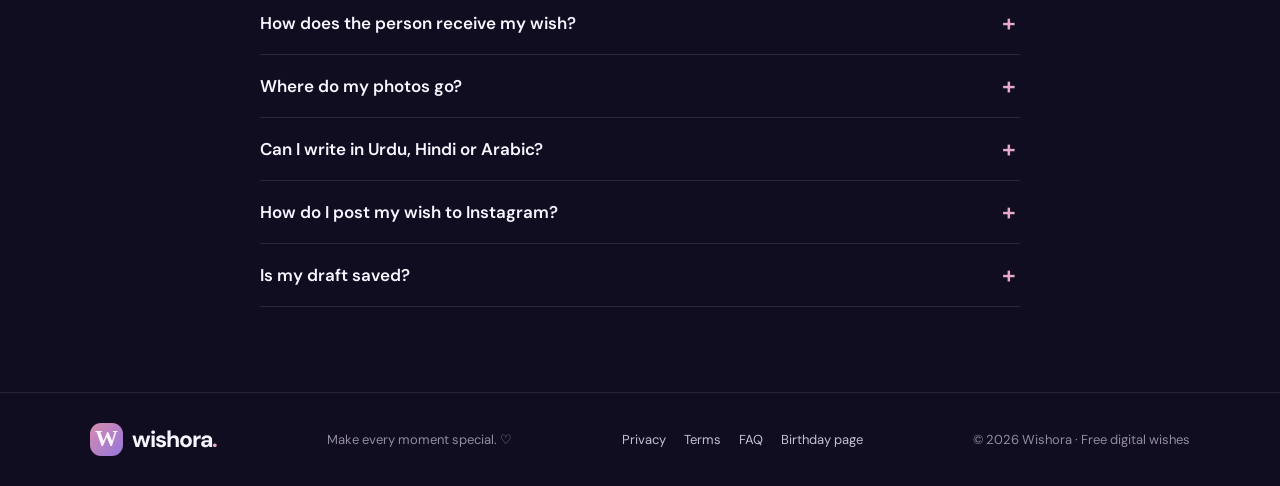
==== commit 4c827e31: "Add personalized birthday surprise page" ====
--- a/index.html
+++ b/index.html
@@ -24,7 +24,7 @@
 <a class="skip" href="#designer">Skip to the wish designer</a>
 <div class="announcement">✦ Every celebration deserves magic — <b>all creative tools are free</b></div>
 <header class="topbar"><a class="brand" href="#"><span class="brand-icon">W</span>wishora<span class="dot">.</span></a>
-<nav id="nav"><a href="#occasions">Occasions</a><a href="#gallery">Examples</a><a href="#designer">Wish designer</a><a href="#how">How it works</a><a href="#faq">FAQ</a></nav>
+<nav id="nav"><a href="#occasions">Occasions</a><a href="#gallery">Examples</a><a href="#designer">Wish designer</a><a href="#how">How it works</a><a href="#faq">FAQ</a><a href="birthday.html">Birthday page</a></nav>
 <a class="top-cta" href="#designer">Create for free ↗</a><button class="hamb" id="hamb" aria-label="Open menu" aria-expanded="false" aria-controls="nav">☰</button></header>
 <main>
 <section class="hero"><div class="hero-copy"><div class="eyebrow">A LITTLE MAGIC GOES A LONG WAY</div><h1>Make their day<br><em>unforgettable.</em></h1><p>Design a personal digital surprise with photos, music, animations and heartfelt words. Make it yours, then share the happiness.</p><div class="hero-buttons"><a class="btn primary" href="#designer">Start creating <span>→</span></a><a class="plain-link" href="#gallery">See examples ↓</a></div><div class="hero-foot">♡ 100% free to create <span>·</span> No sign-up <span>·</span> No design skills needed</div></div>
@@ -105,7 +105,7 @@
 <details><summary>Is my draft saved?</summary><p>Your text and design choices are saved on this device automatically, so a refresh won't lose your work. Tap “Start over” to clear it.</p></details>
 </div></section>
 </main>
-<footer><a class="brand" href="#"><span class="brand-icon">W</span>wishora<span class="dot">.</span></a><span>Make every moment special. ♡</span><nav class="foot-links"><a href="privacy.html">Privacy</a><a href="terms.html">Terms</a><a href="#faq">FAQ</a></nav><small>© 2026 Wishora · Free digital wishes</small></footer>
+<footer><a class="brand" href="#"><span class="brand-icon">W</span>wishora<span class="dot">.</span></a><span>Make every moment special. ♡</span><nav class="foot-links"><a href="privacy.html">Privacy</a><a href="terms.html">Terms</a><a href="#faq">FAQ</a><a href="birthday.html">Birthday page</a></nav><small>© 2026 Wishora · Free digital wishes</small></footer>
 
 <!-- Full-screen viewer: used for “View as recipient” and when someone opens a shared wish link -->
 <div class="viewer" id="viewer" hidden>
